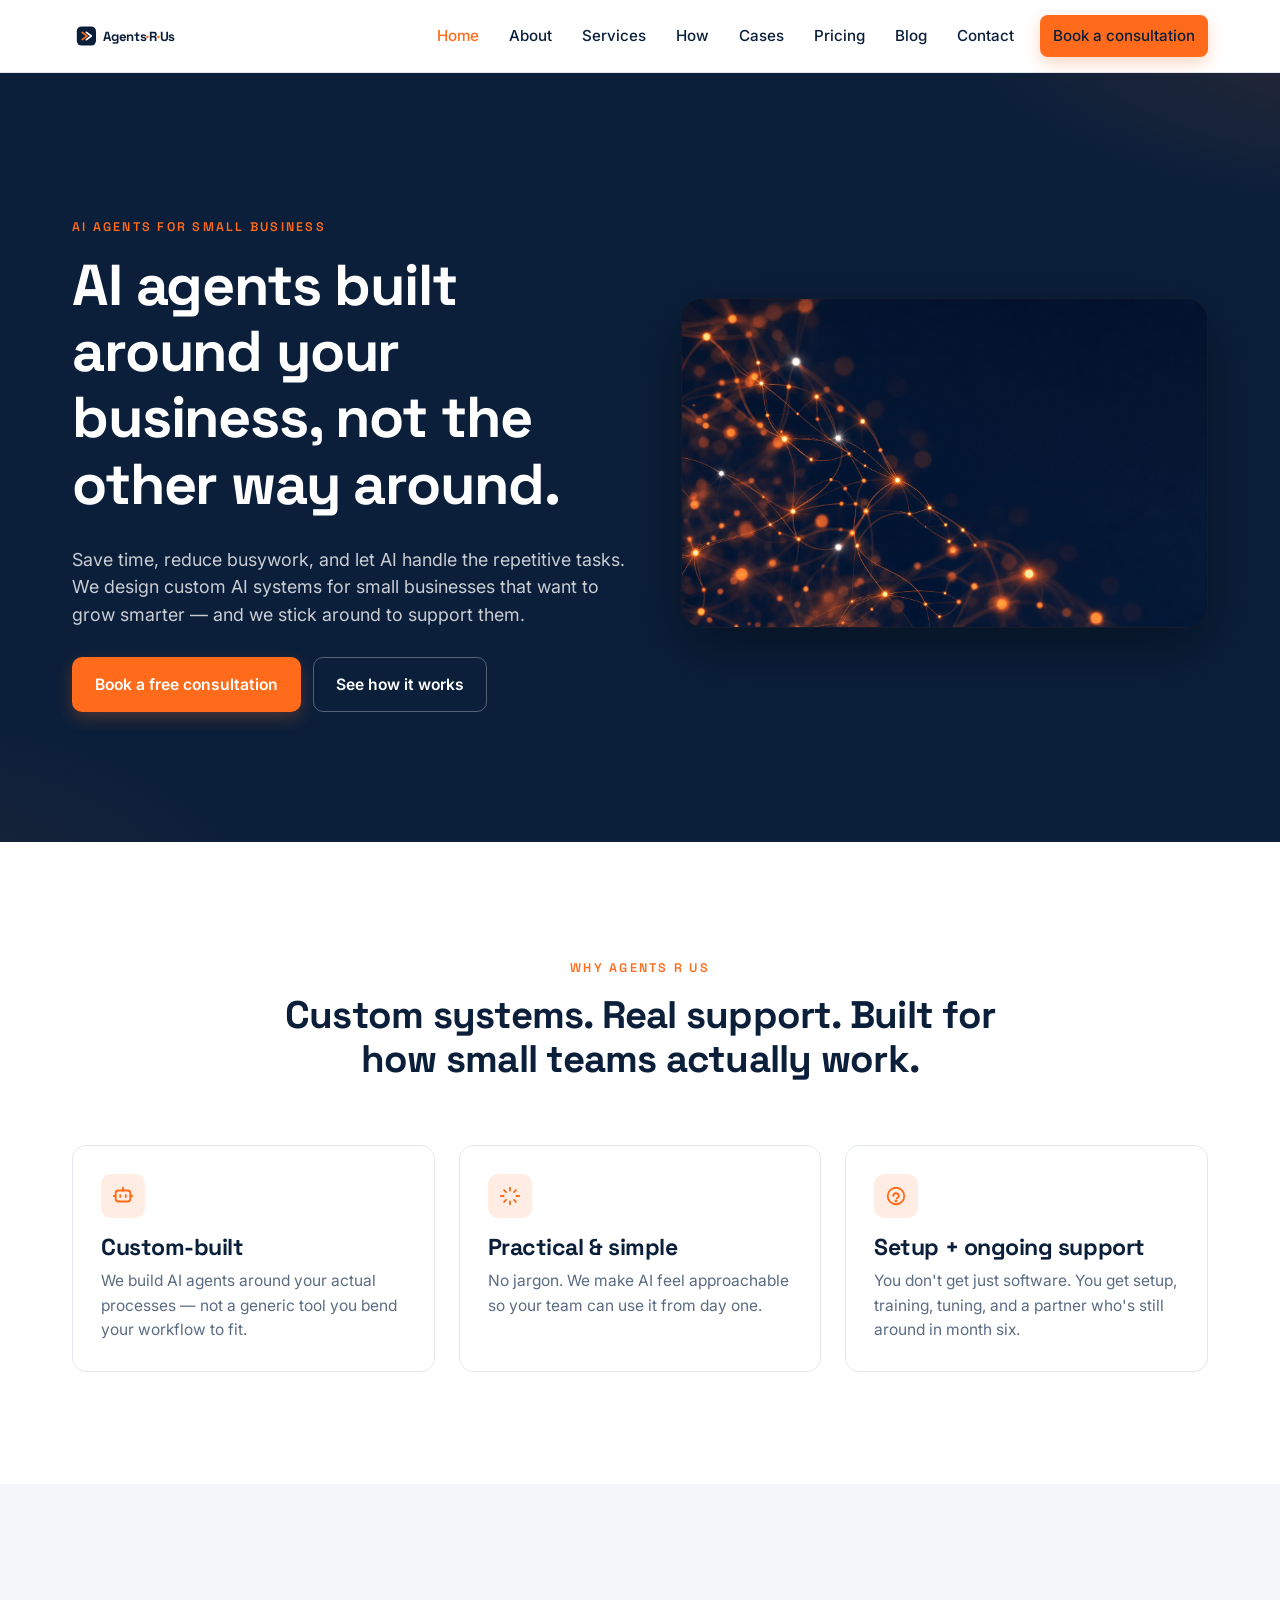
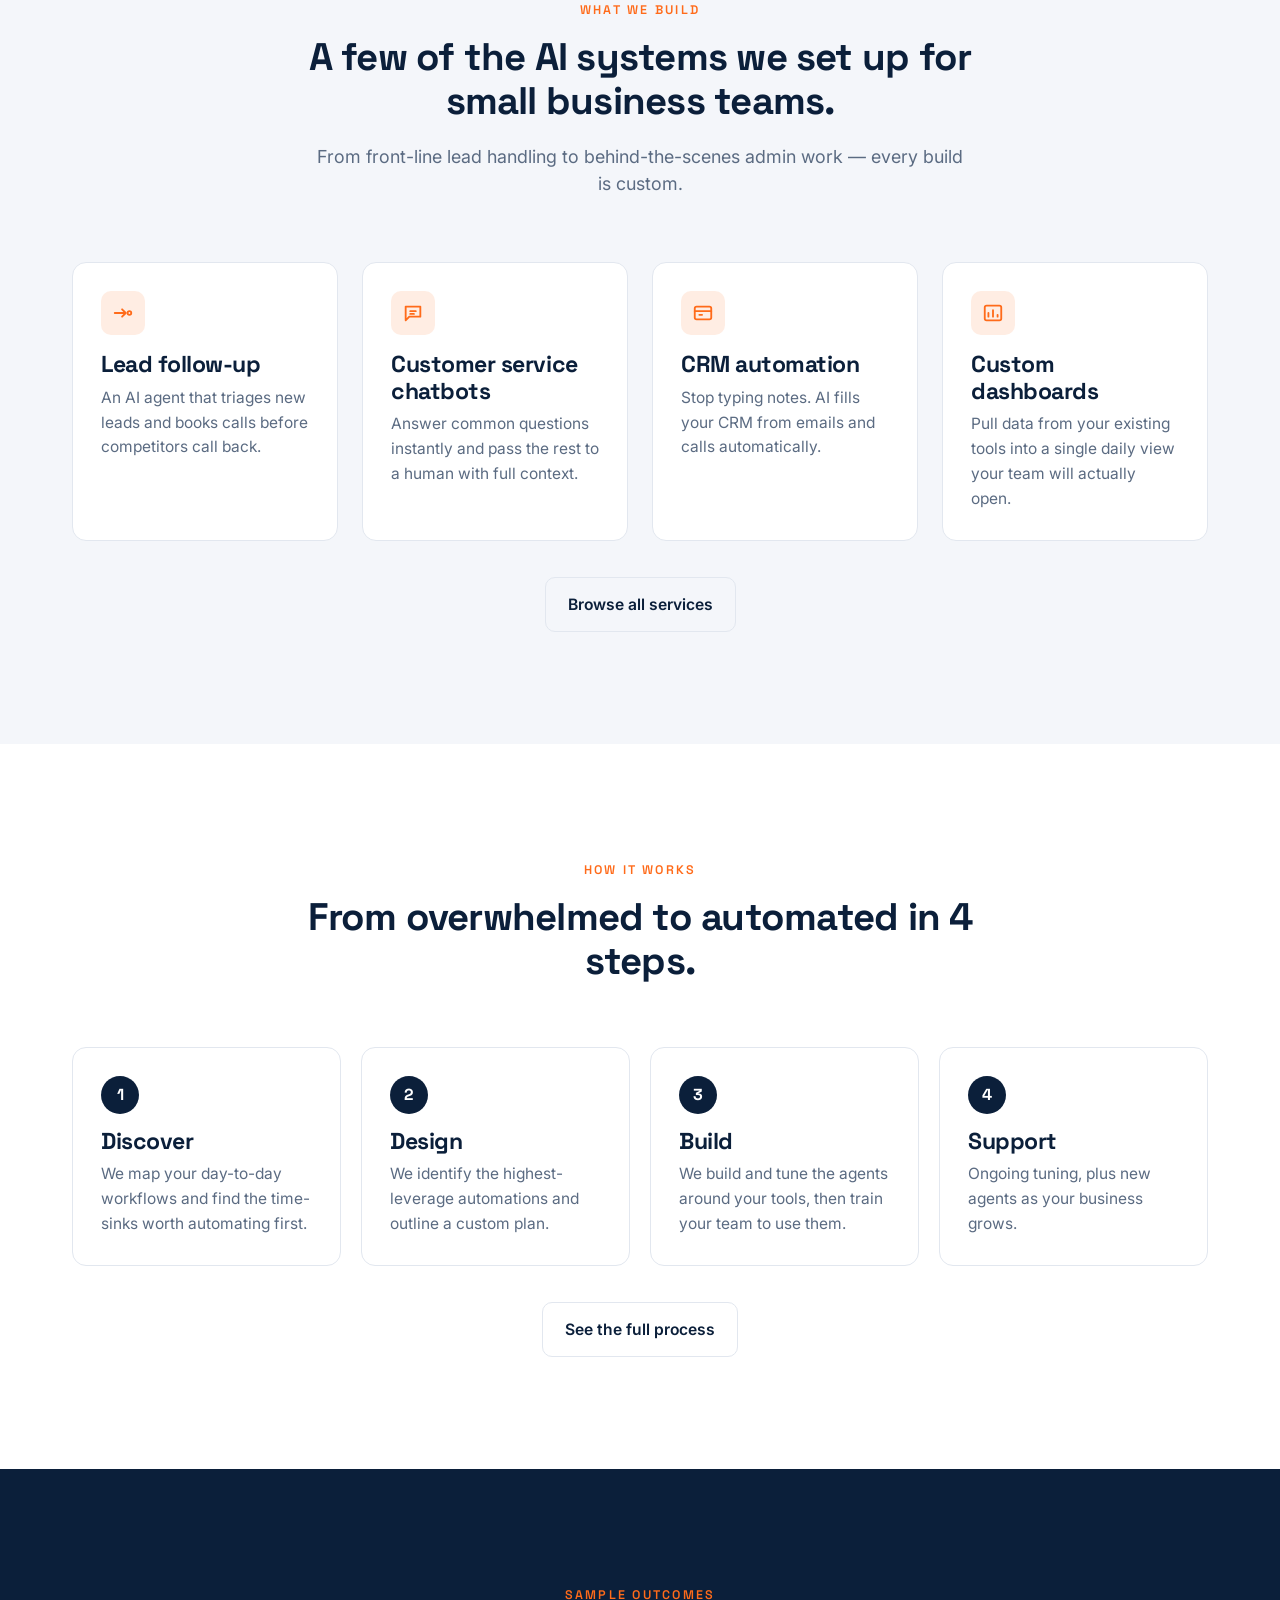
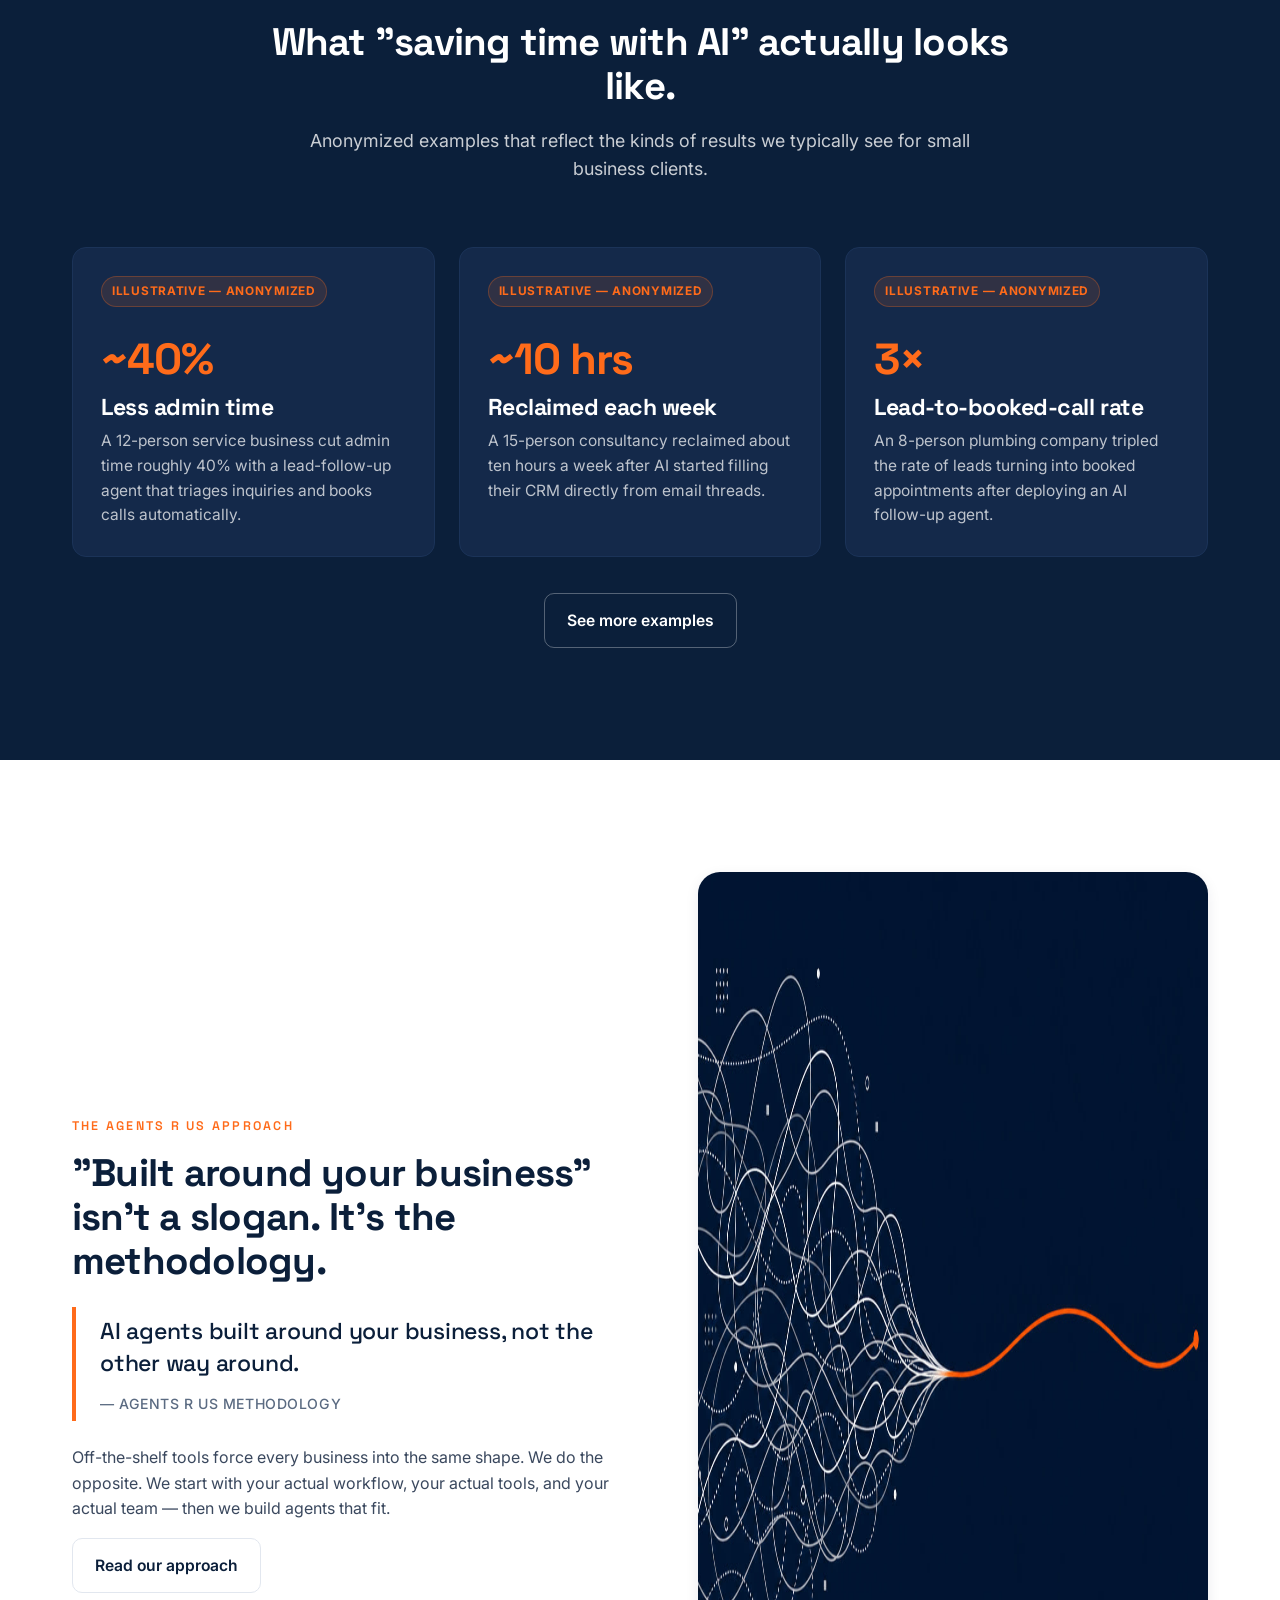
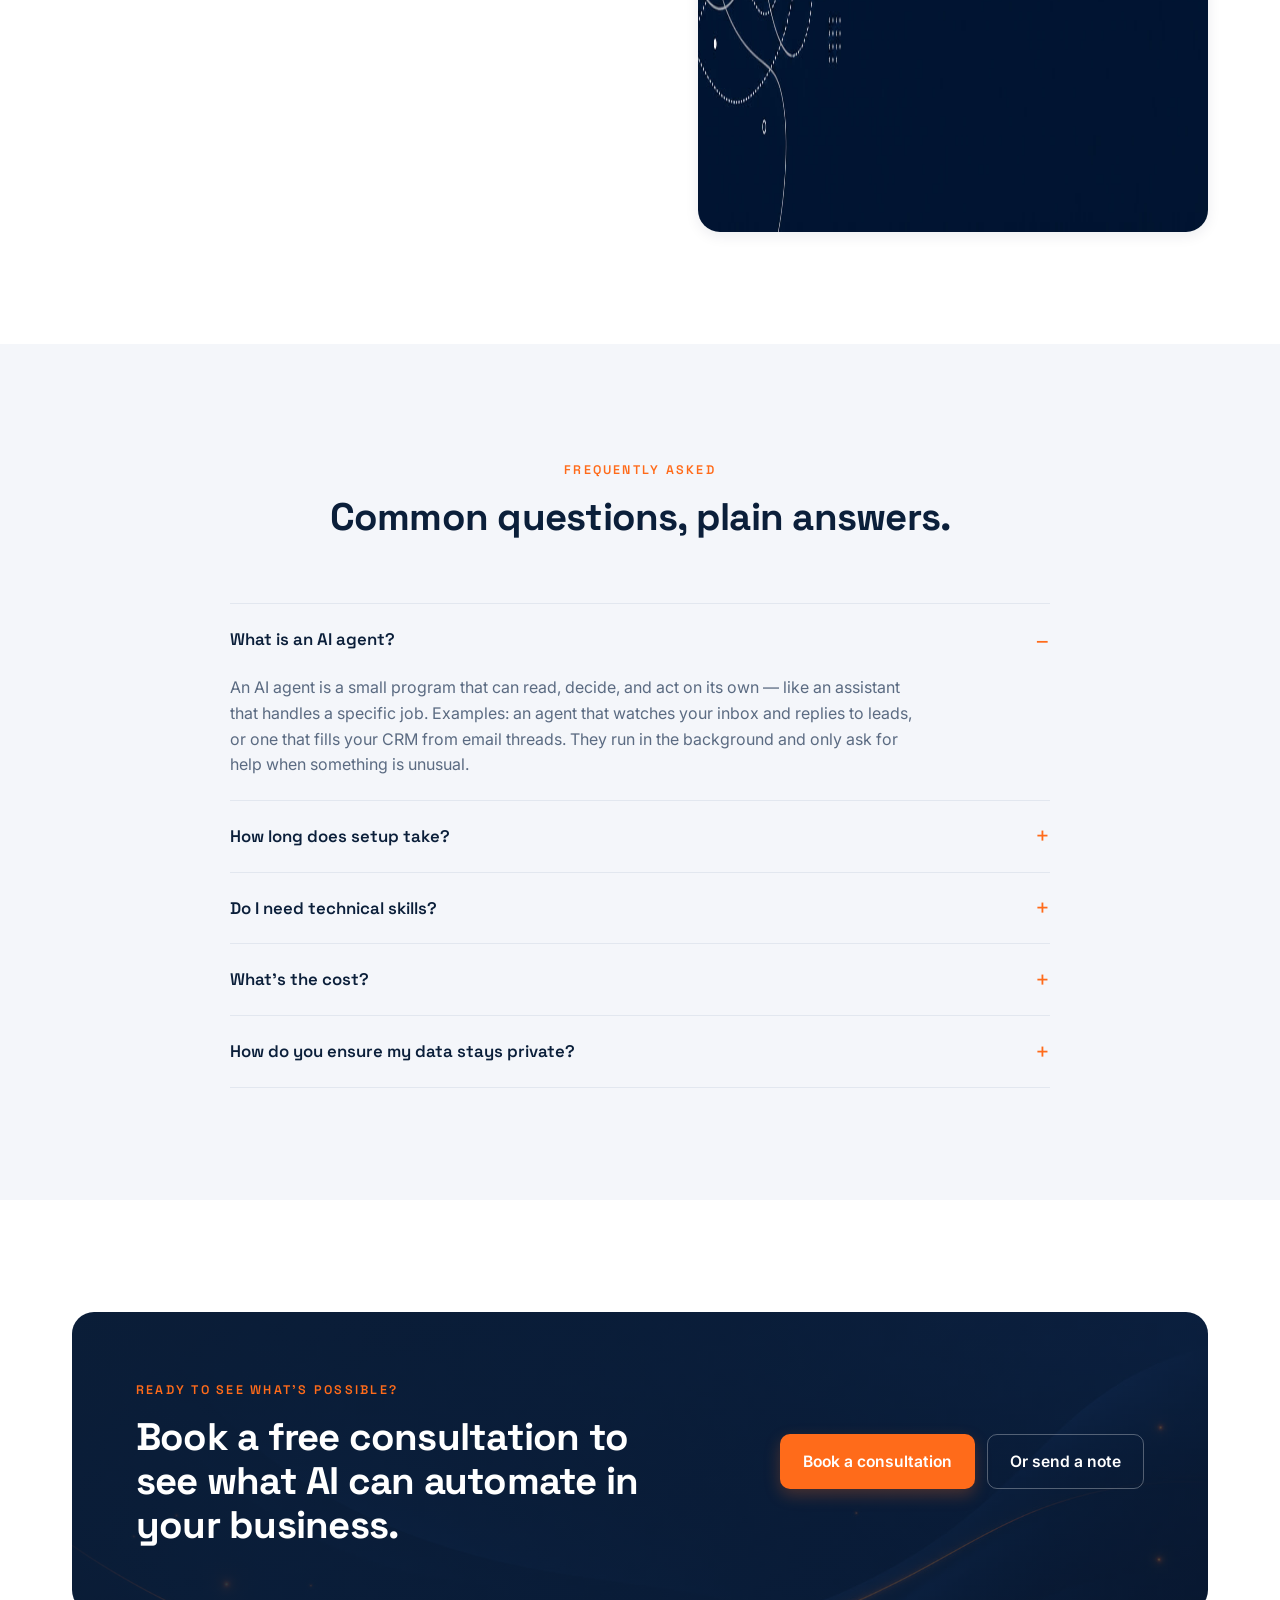
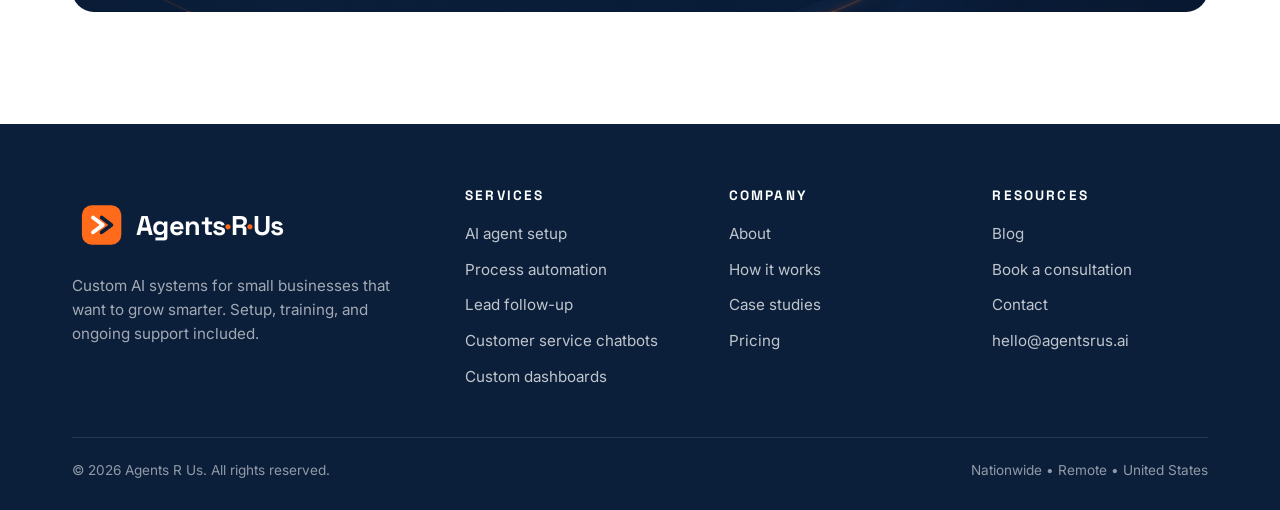
==== index.html @ d34fb95f "Initial scaffold: 9 static pages, custom SVG wordmark, AI imagery" ====
<!DOCTYPE html>
<html lang="en">
<head>
  <meta charset="UTF-8" />
  <meta name="viewport" content="width=device-width, initial-scale=1, viewport-fit=cover" />
  <title>Agents R Us — AI agents built around your business</title>
  <meta name="description" content="Custom AI systems for small businesses that want to grow smarter. Setup, training, and ongoing support included. Book a free consultation." />
  <link rel="canonical" href="https://agentsrus.ai/index.html" />
  <meta property="og:type" content="website" />
  <meta property="og:title" content="Agents R Us — AI agents built around your business" />
  <meta property="og:description" content="Custom AI systems for small businesses that want to grow smarter. Setup, training, and ongoing support included. Book a free consultation." />
  <meta property="og:url" content="https://agentsrus.ai/index.html" />
  <meta property="og:image" content="https://agentsrus.ai/assets/img/hero-network.jpg" />
  <meta property="og:site_name" content="Agents R Us" />
  <meta name="twitter:card" content="summary_large_image" />
  <meta name="twitter:title" content="Agents R Us — AI agents built around your business" />
  <meta name="twitter:description" content="Custom AI systems for small businesses that want to grow smarter. Setup, training, and ongoing support included. Book a free consultation." />
  <meta name="twitter:image" content="https://agentsrus.ai/assets/img/hero-network.jpg" />
  <meta name="theme-color" content="#0B1F3A" />
  <link rel="icon" type="image/svg+xml" href="assets/img/favicon.svg" />
  <link rel="preconnect" href="https://fonts.googleapis.com" />
  <link rel="preconnect" href="https://fonts.gstatic.com" crossorigin />
  <link href="https://fonts.googleapis.com/css2?family=Inter:wght@400;500;600;700&family=Space+Grotesk:wght@500;600;700&display=swap" rel="stylesheet" />
  <link rel="stylesheet" href="assets/css/styles.css" />
  <script type="application/ld+json">
{
  "@context": "https://schema.org",
  "@type": "Organization",
  "name": "Agents R Us",
  "url": "https://agentsrus.ai/",
  "logo": "https://agentsrus.ai/assets/img/logo.svg",
  "description": "Custom AI systems for small businesses that want to grow smarter.",
  "areaServed": "United States",
  "contactPoint": [{
    "@type": "ContactPoint",
    "email": "hello@agentsrus.ai",
    "contactType": "customer support",
    "availableLanguage": ["en"]
  }]
}
</script>
</head>
<body>
<a class="skip-link" href="#main">Skip to content</a>
<header class="site-header">
  <div class="container nav">
    <a class="brand" href="index.html" aria-label="Agents R Us — home">
      <svg viewBox="0 0 280 60" role="img" aria-label="Agents R Us">
  <g transform="translate(8, 14)">
    <rect x="0" y="0" width="32" height="32" rx="8" fill="#0B1F3A"/>
    <path d="M9 10 L17 16 L9 22" stroke="#FF6B1A" stroke-width="3" stroke-linecap="round" stroke-linejoin="round" fill="none"/>
    <path d="M16 10 L24 16 L16 22" stroke="#FFFFFF" stroke-width="3" stroke-linecap="round" stroke-linejoin="round" fill="none"/>
  </g>
  <text x="52" y="38" font-family="'Space Grotesk', 'Inter', system-ui, sans-serif" font-size="22" font-weight="700" fill="#0B1F3A" letter-spacing="-0.5">
    Agents<tspan fill="#FF6B1A">·</tspan>R<tspan fill="#FF6B1A">·</tspan>Us
  </text>
</svg>
    </a>
    <button class="nav-toggle" data-nav-toggle aria-expanded="false" aria-controls="nav-links" aria-label="Toggle menu">
      <span></span>
    </button>
    <ul class="nav-links" id="nav-links" data-nav-links>
      <li><a href="index.html" class="is-active" aria-label="Home">Home</a></li>
      <li><a href="about.html" aria-label="About">About</a></li>
      <li><a href="services.html" aria-label="Services">Services</a></li>
      <li><a href="how-it-works.html" aria-label="How It Works">How</a></li>
      <li><a href="case-studies.html" aria-label="Case Studies">Cases</a></li>
      <li><a href="pricing.html" aria-label="Pricing">Pricing</a></li>
      <li><a href="blog.html" aria-label="Blog">Blog</a></li>
      <li><a href="contact.html" aria-label="Contact">Contact</a></li>
      <li class="nav-cta"><a class="btn btn-primary btn-sm" href="book.html">Book a consultation</a></li>
    </ul>
  </div>
</header>
<main id="main">

<section class="hero">
  <div class="container">
    <div class="hero-grid">
      <div class="reveal">
        <span class="eyebrow">AI agents for small business</span>
        <h1>AI agents built around your business, not the other way around.</h1>
        <p class="lead">Save time, reduce busywork, and let AI handle the repetitive tasks. We design custom AI systems for small businesses that want to grow smarter — and we stick around to support them.</p>
        <div class="hero-cta">
          <a class="btn btn-primary" href="book.html">Book a free consultation</a>
          <a class="btn btn-on-dark" href="how-it-works.html">See how it works</a>
        </div>
      </div>
      <div class="hero-image reveal">
        <img src="assets/img/hero-network.jpg" alt="Abstract glowing network of connected AI agent nodes" loading="eager" width="1280" height="800" />
      </div>
    </div>
  </div>
</section>

<section>
  <div class="container">
    <div class="section-head">
      <span class="eyebrow">Why Agents R Us</span>
      <h2>Custom systems. Real support. Built for how small teams actually work.</h2>
    </div>
    <div class="grid cols-3">
      <div class="card reveal">
        <div class="icon"><svg class="icon-svg" xmlns="http://www.w3.org/2000/svg" viewBox="0 0 24 24" fill="none" stroke="currentColor" stroke-linecap="round" stroke-linejoin="round"><rect x="4" y="6" width="16" height="12" rx="3"/><path d="M9 11v2M15 11v2M2 12h2M20 12h2M12 3v3"/></svg></div>
        <h3>Custom-built</h3>
        <p>We build AI agents around your actual processes — not a generic tool you bend your workflow to fit.</p>
      </div>
      <div class="card reveal">
        <div class="icon"><svg class="icon-svg" xmlns="http://www.w3.org/2000/svg" viewBox="0 0 24 24" fill="none" stroke="currentColor" stroke-linecap="round" stroke-linejoin="round"><path d="M12 3v3M12 18v3M5 12H2M22 12h-3M5.6 5.6l2.1 2.1M16.3 16.3l2.1 2.1M5.6 18.4l2.1-2.1M16.3 7.7l2.1-2.1"/></svg></div>
        <h3>Practical &amp; simple</h3>
        <p>No jargon. We make AI feel approachable so your team can use it from day one.</p>
      </div>
      <div class="card reveal">
        <div class="icon"><svg class="icon-svg" xmlns="http://www.w3.org/2000/svg" viewBox="0 0 24 24" fill="none" stroke="currentColor" stroke-linecap="round" stroke-linejoin="round"><circle cx="12" cy="12" r="9"/><path d="M9 12a3 3 0 0 1 6 0c0 1.5-1 2-2 2.5"/><circle cx="12" cy="17.5" r=".6" fill="currentColor"/></svg></div>
        <h3>Setup + ongoing support</h3>
        <p>You don't get just software. You get setup, training, tuning, and a partner who's still around in month six.</p>
      </div>
    </div>
  </div>
</section>

<section class="bg-soft">
  <div class="container">
    <div class="section-head">
      <span class="eyebrow">What we build</span>
      <h2>A few of the AI systems we set up for small business teams.</h2>
      <p class="lead text-center" style="margin-top:14px">From front-line lead handling to behind-the-scenes admin work — every build is custom.</p>
    </div>
    <div class="grid cols-4">
      <div class="card reveal"><div class="icon"><svg class="icon-svg" xmlns="http://www.w3.org/2000/svg" viewBox="0 0 24 24" fill="none" stroke="currentColor" stroke-linecap="round" stroke-linejoin="round"><path d="M3 12h12M11 8l4 4-4 4"/><circle cx="19" cy="12" r="2"/></svg></div><h3>Lead follow-up</h3><p>An AI agent that triages new leads and books calls before competitors call back.</p></div>
      <div class="card reveal"><div class="icon"><svg class="icon-svg" xmlns="http://www.w3.org/2000/svg" viewBox="0 0 24 24" fill="none" stroke="currentColor" stroke-linecap="round" stroke-linejoin="round"><path d="M4 5h16v11H8l-4 4z"/><path d="M9 10h6M9 13h4"/></svg></div><h3>Customer service chatbots</h3><p>Answer common questions instantly and pass the rest to a human with full context.</p></div>
      <div class="card reveal"><div class="icon"><svg class="icon-svg" xmlns="http://www.w3.org/2000/svg" viewBox="0 0 24 24" fill="none" stroke="currentColor" stroke-linecap="round" stroke-linejoin="round"><rect x="3" y="5" width="18" height="14" rx="2"/><path d="M3 10h18M8 14h3"/></svg></div><h3>CRM automation</h3><p>Stop typing notes. AI fills your CRM from emails and calls automatically.</p></div>
      <div class="card reveal"><div class="icon"><svg class="icon-svg" xmlns="http://www.w3.org/2000/svg" viewBox="0 0 24 24" fill="none" stroke="currentColor" stroke-linecap="round" stroke-linejoin="round"><rect x="3" y="4" width="18" height="16" rx="2"/><path d="M7 16V12M12 16V9M17 16V14"/></svg></div><h3>Custom dashboards</h3><p>Pull data from your existing tools into a single daily view your team will actually open.</p></div>
    </div>
    <div style="text-align:center; margin-top:36px">
      <a class="btn btn-ghost" href="services.html">Browse all services</a>
    </div>
  </div>
</section>

<section>
  <div class="container">
    <div class="section-head">
      <span class="eyebrow">How it works</span>
      <h2>From overwhelmed to automated in 4 steps.</h2>
    </div>
    <div class="steps-row">
      <div class="card reveal"><div class="step-num">1</div><h3>Discover</h3><p>We map your day-to-day workflows and find the time-sinks worth automating first.</p></div>
      <div class="card reveal"><div class="step-num">2</div><h3>Design</h3><p>We identify the highest-leverage automations and outline a custom plan.</p></div>
      <div class="card reveal"><div class="step-num">3</div><h3>Build</h3><p>We build and tune the agents around your tools, then train your team to use them.</p></div>
      <div class="card reveal"><div class="step-num">4</div><h3>Support</h3><p>Ongoing tuning, plus new agents as your business grows.</p></div>
    </div>
    <div style="text-align:center; margin-top:36px">
      <a class="btn btn-ghost" href="how-it-works.html">See the full process</a>
    </div>
  </div>
</section>

<section class="bg-navy">
  <div class="container">
    <div class="section-head">
      <span class="eyebrow">Sample outcomes</span>
      <h2>What "saving time with AI" actually looks like.</h2>
      <p class="lead text-center" style="margin-top:14px; color: rgba(255,255,255,0.78)">Anonymized examples that reflect the kinds of results we typically see for small business clients.</p>
    </div>
    <div class="grid cols-3">
      <div class="card card-dark reveal">
        <span class="tag-anon">Illustrative — anonymized</span>
        <div class="stat" style="margin-top:18px">~40%</div>
        <h3>Less admin time</h3>
        <p>A 12-person service business cut admin time roughly 40% with a lead-follow-up agent that triages inquiries and books calls automatically.</p>
      </div>
      <div class="card card-dark reveal">
        <span class="tag-anon">Illustrative — anonymized</span>
        <div class="stat" style="margin-top:18px">~10 hrs</div>
        <h3>Reclaimed each week</h3>
        <p>A 15-person consultancy reclaimed about ten hours a week after AI started filling their CRM directly from email threads.</p>
      </div>
      <div class="card card-dark reveal">
        <span class="tag-anon">Illustrative — anonymized</span>
        <div class="stat" style="margin-top:18px">3×</div>
        <h3>Lead-to-booked-call rate</h3>
        <p>An 8-person plumbing company tripled the rate of leads turning into booked appointments after deploying an AI follow-up agent.</p>
      </div>
    </div>
    <div style="text-align:center; margin-top:36px">
      <a class="btn btn-on-dark" href="case-studies.html">See more examples</a>
    </div>
  </div>
</section>

<section>
  <div class="container">
    <div class="two-col">
      <div class="reveal">
        <span class="eyebrow">The Agents R Us approach</span>
        <h2>"Built around your business" isn't a slogan. It's the methodology.</h2>
        <div class="quote" style="margin-top:24px">
          AI agents built around your business, not the other way around.
          <span class="quote-attr">— Agents R Us methodology</span>
        </div>
        <p style="margin-top:24px">Off-the-shelf tools force every business into the same shape. We do the opposite. We start with your actual workflow, your actual tools, and your actual team — then we build agents that fit.</p>
        <a class="btn btn-ghost" href="about.html">Read our approach</a>
      </div>
      <img src="assets/img/about-clarity.jpg" alt="Abstract illustration of tangled lines resolving into a single clean orange curve" loading="lazy" width="1280" height="960" />
    </div>
  </div>
</section>

<section class="bg-soft">
  <div class="container">
    <div class="section-head">
      <span class="eyebrow">Frequently asked</span>
      <h2>Common questions, plain answers.</h2>
    </div>
    <div class="faq-list">
      <details class="faq" open>
        <summary>What is an AI agent?</summary>
        <div class="faq-body">An AI agent is a small program that can read, decide, and act on its own — like an assistant that handles a specific job. Examples: an agent that watches your inbox and replies to leads, or one that fills your CRM from email threads. They run in the background and only ask for help when something is unusual.</div>
      </details>
      <details class="faq">
        <summary>How long does setup take?</summary>
        <div class="faq-body">Most builds take 2 to 4 weeks. That includes discovery, the build itself, training your team, and an initial tuning window so the agent works well in your specific environment.</div>
      </details>
      <details class="faq">
        <summary>Do I need technical skills?</summary>
        <div class="faq-body">No. We handle the build and the connections to your existing tools. Your team learns how to use the agent and what to do when it asks for help — that's it.</div>
      </details>
      <details class="faq">
        <summary>What's the cost?</summary>
        <div class="faq-body">We don't sell licenses or packaged software, so pricing depends on what you need automated. We share a clear scope and a single price after the discovery call. See our <a href="pricing.html">pricing approach</a>.</div>
      </details>
      <details class="faq">
        <summary>How do you ensure my data stays private?</summary>
        <div class="faq-body">We connect to your existing systems through their official APIs, scope every agent to only the data it needs, and walk you through exactly what is read or written before anything goes live. Nothing leaves your environment without your approval.</div>
      </details>
    </div>
  </div>
</section>

<section>
  <div class="container">
    <div class="cta-strip reveal">
      <div>
        <span class="eyebrow">Ready to see what's possible?</span>
        <h2>Book a free consultation to see what AI can automate in your business.</h2>
      </div>
      <div class="actions">
        <a class="btn btn-primary" href="book.html">Book a consultation</a>
        <a class="btn btn-on-dark" href="contact.html">Or send a note</a>
      </div>
    </div>
  </div>
</section>

</main>
<footer class="site-footer">
  <div class="container">
    <div class="footer-grid">
      <div class="footer-brand">
        <svg viewBox="0 0 280 60" role="img" aria-label="Agents R Us">
  <g transform="translate(8, 14)">
    <rect x="0" y="0" width="32" height="32" rx="8" fill="#FF6B1A"/>
    <path d="M9 10 L17 16 L9 22" stroke="#FFFFFF" stroke-width="3" stroke-linecap="round" stroke-linejoin="round" fill="none"/>
    <path d="M16 10 L24 16 L16 22" stroke="#0B1F3A" stroke-width="3" stroke-linecap="round" stroke-linejoin="round" fill="none"/>
  </g>
  <text x="52" y="38" font-family="'Space Grotesk', 'Inter', system-ui, sans-serif" font-size="22" font-weight="700" fill="#FFFFFF" letter-spacing="-0.5">
    Agents<tspan fill="#FF6B1A">·</tspan>R<tspan fill="#FF6B1A">·</tspan>Us
  </text>
</svg>
        <p>Custom AI systems for small businesses that want to grow smarter. Setup, training, and ongoing support included.</p>
      </div>
      <div class="footer-col">
        <h4>Services</h4>
        <ul>
          <li><a href="services.html">AI agent setup</a></li>
          <li><a href="services.html">Process automation</a></li>
          <li><a href="services.html">Lead follow-up</a></li>
          <li><a href="services.html">Customer service chatbots</a></li>
          <li><a href="services.html">Custom dashboards</a></li>
        </ul>
      </div>
      <div class="footer-col">
        <h4>Company</h4>
        <ul>
          <li><a href="about.html">About</a></li>
          <li><a href="how-it-works.html">How it works</a></li>
          <li><a href="case-studies.html">Case studies</a></li>
          <li><a href="pricing.html">Pricing</a></li>
        </ul>
      </div>
      <div class="footer-col">
        <h4>Resources</h4>
        <ul>
          <li><a href="blog.html">Blog</a></li>
          <li><a href="book.html">Book a consultation</a></li>
          <li><a href="contact.html">Contact</a></li>
          <li><a href="mailto:hello@agentsrus.ai">hello@agentsrus.ai</a></li>
        </ul>
      </div>
    </div>
    <div class="footer-bottom">
      <span>© 2026 Agents R Us. All rights reserved.</span>
      <span>Nationwide • Remote • United States</span>
    </div>
  </div>
</footer>
<script src="assets/js/main.js"></script>
</body>
</html>
---- assets/css/styles.css ----
/* Agents R Us — proof site stylesheet */

/* ---------- Tokens ---------- */
:root {
  --navy: #0B1F3A;
  --navy-2: #14294A;
  --navy-3: #1B3358;
  --orange: #FF6B1A;
  --orange-2: #ff7e36;
  --orange-soft: rgba(255, 107, 26, 0.12);
  --white: #FFFFFF;
  --gray-50: #F4F6FA;
  --gray-100: #E8ECF3;
  --gray-200: #E2E7EF;
  --gray-300: #C9D1DE;
  --gray-500: #5B6B82;
  --gray-700: #3A485E;
  --shadow-sm: 0 1px 2px rgba(11, 31, 58, 0.04), 0 2px 6px rgba(11, 31, 58, 0.04);
  --shadow-md: 0 4px 14px rgba(11, 31, 58, 0.08);
  --shadow-lg: 0 12px 38px rgba(11, 31, 58, 0.16);
  --radius-sm: 8px;
  --radius-md: 14px;
  --radius-lg: 22px;
  --container: 1200px;
  --section-pad: clamp(56px, 9vw, 112px);
  --gutter: clamp(20px, 4vw, 32px);
  --font-body: 'Inter', system-ui, -apple-system, 'Segoe UI', Roboto, sans-serif;
  --font-display: 'Space Grotesk', 'Inter', system-ui, sans-serif;
}

/* ---------- Reset ---------- */
*, *::before, *::after { box-sizing: border-box; }
html { scroll-behavior: smooth; -webkit-text-size-adjust: 100%; }
body {
  margin: 0;
  font-family: var(--font-body);
  font-size: 16px;
  line-height: 1.6;
  color: var(--navy);
  background: var(--white);
  -webkit-font-smoothing: antialiased;
  -moz-osx-font-smoothing: grayscale;
}
img, svg { max-width: 100%; display: block; }
a { color: var(--orange); text-decoration: none; transition: color 160ms ease; }
a:hover { color: var(--orange-2); }
button { font-family: inherit; cursor: pointer; }
h1, h2, h3, h4, h5 {
  font-family: var(--font-display);
  font-weight: 700;
  letter-spacing: -0.02em;
  color: var(--navy);
  margin: 0 0 0.5em;
  line-height: 1.15;
}
h1 { font-size: clamp(2rem, 4.6vw, 3.6rem); }
h2 { font-size: clamp(1.6rem, 3vw, 2.4rem); }
h3 { font-size: clamp(1.2rem, 1.8vw, 1.45rem); }
h4 { font-size: 1.1rem; }
p  { margin: 0 0 1em; color: var(--gray-700); }
.lead { font-size: clamp(1.05rem, 1.4vw, 1.2rem); color: var(--gray-500); line-height: 1.55; max-width: 60ch; }
.eyebrow {
  display: inline-block;
  font-family: var(--font-display);
  font-size: 0.78rem;
  letter-spacing: 0.18em;
  text-transform: uppercase;
  font-weight: 600;
  color: var(--orange);
  margin-bottom: 14px;
}

/* ---------- Layout ---------- */
.container {
  width: 100%;
  max-width: var(--container);
  margin: 0 auto;
  padding-left: var(--gutter);
  padding-right: var(--gutter);
}
section { padding: var(--section-pad) 0; }
.section-tight { padding: clamp(40px, 6vw, 72px) 0; }

.grid { display: grid; gap: 24px; }
.grid.cols-2 { grid-template-columns: repeat(2, 1fr); }
.grid.cols-3 { grid-template-columns: repeat(3, 1fr); }
.grid.cols-4 { grid-template-columns: repeat(4, 1fr); }
@media (max-width: 900px) {
  .grid.cols-3, .grid.cols-4 { grid-template-columns: repeat(2, 1fr); }
}
@media (max-width: 600px) {
  .grid.cols-2, .grid.cols-3, .grid.cols-4 { grid-template-columns: 1fr; }
}

/* ---------- Header ---------- */
.site-header {
  position: sticky;
  top: 0;
  z-index: 50;
  background: rgba(255, 255, 255, 0.92);
  backdrop-filter: saturate(140%) blur(10px);
  -webkit-backdrop-filter: saturate(140%) blur(10px);
  border-bottom: 1px solid var(--gray-200);
}
.nav {
  display: flex;
  align-items: center;
  justify-content: space-between;
  height: 72px;
  gap: 24px;
}
.brand { display: flex; align-items: center; }
.brand svg { height: 36px; width: auto; }
.nav-links {
  display: flex;
  align-items: center;
  gap: 6px;
  list-style: none;
  margin: 0; padding: 0;
}
.nav-links a {
  display: inline-block;
  padding: 8px 12px;
  color: var(--navy);
  font-weight: 500;
  font-size: 0.95rem;
  border-radius: 8px;
  transition: background 160ms ease, color 160ms ease;
}
.nav-links a:hover { background: var(--gray-50); color: var(--navy); }
.nav-links a.is-active { color: var(--orange); }
.nav-cta { margin-left: 8px; }

.nav-toggle {
  display: none;
  background: none;
  border: 1px solid var(--gray-200);
  border-radius: 10px;
  width: 44px;
  height: 44px;
  padding: 0;
  align-items: center;
  justify-content: center;
}
.nav-toggle span {
  display: block; width: 18px; height: 2px;
  background: var(--navy); position: relative;
}
.nav-toggle span::before, .nav-toggle span::after {
  content: ''; position: absolute; left: 0; width: 18px; height: 2px;
  background: var(--navy);
}
.nav-toggle span::before { top: -6px; }
.nav-toggle span::after  { top: 6px; }

@media (max-width: 1080px) {
  .nav-toggle { display: inline-flex; }
  .nav-links {
    display: none;
    position: absolute;
    top: 72px; left: 0; right: 0;
    background: var(--white);
    border-bottom: 1px solid var(--gray-200);
    flex-direction: column;
    align-items: stretch;
    padding: 12px var(--gutter) 20px;
    gap: 0;
    box-shadow: var(--shadow-md);
  }
  .nav-links.is-open { display: flex; }
  .nav-links a {
    padding: 12px 8px;
    border-radius: 0;
    border-bottom: 1px solid var(--gray-100);
  }
  .nav-cta { margin: 12px 0 0; align-self: stretch; text-align: center; }
}

/* ---------- Buttons ---------- */
.btn {
  display: inline-flex;
  align-items: center;
  justify-content: center;
  gap: 8px;
  padding: 14px 22px;
  border-radius: 10px;
  font-weight: 600;
  font-size: 0.98rem;
  border: 1px solid transparent;
  cursor: pointer;
  transition: transform 160ms ease, box-shadow 160ms ease, background 160ms ease, color 160ms ease, border-color 160ms ease;
  white-space: nowrap;
  font-family: var(--font-body);
}
.btn:hover { transform: translateY(-1px); }
.btn-primary {
  background: var(--orange);
  color: var(--white);
  box-shadow: 0 6px 16px rgba(255, 107, 26, 0.26);
}
.btn-primary:hover { background: var(--orange-2); color: var(--white); box-shadow: 0 10px 22px rgba(255, 107, 26, 0.32); }
.btn-ghost {
  background: transparent;
  color: var(--navy);
  border-color: var(--gray-200);
}
.btn-ghost:hover { border-color: var(--navy); color: var(--navy); background: var(--gray-50); }
.btn-on-dark {
  background: transparent;
  color: var(--white);
  border-color: rgba(255,255,255,0.3);
}
.btn-on-dark:hover { background: rgba(255,255,255,0.08); color: var(--white); }
.btn-sm { padding: 10px 16px; font-size: 0.9rem; }

/* ---------- Hero ---------- */
.hero {
  position: relative;
  background: var(--navy);
  color: var(--white);
  overflow: hidden;
  padding: clamp(80px, 12vw, 140px) 0 clamp(80px, 11vw, 130px);
}
.hero::before {
  content: '';
  position: absolute; inset: 0;
  background:
    radial-gradient(800px 360px at 110% -10%, rgba(255,107,26,0.16), transparent 60%),
    radial-gradient(700px 360px at -10% 110%, rgba(255,107,26,0.08), transparent 60%);
  pointer-events: none;
}
.hero h1, .hero h2 { color: var(--white); }
.hero p { color: rgba(255, 255, 255, 0.78); }
.hero .eyebrow { color: var(--orange); }
.hero-grid {
  position: relative;
  display: grid;
  grid-template-columns: 1.05fr 1fr;
  gap: 56px;
  align-items: center;
}
@media (max-width: 900px) {
  .hero-grid { grid-template-columns: 1fr; gap: 32px; }
}
.hero-cta { display: flex; flex-wrap: wrap; gap: 12px; margin-top: 28px; }
.hero-image {
  border-radius: var(--radius-lg);
  overflow: hidden;
  border: 1px solid rgba(255,255,255,0.06);
  box-shadow: 0 20px 60px rgba(0,0,0,0.4);
  background: #050d1f;
}
.hero-image img { width: 100%; height: 100%; object-fit: cover; aspect-ratio: 16/10; }
.hero-tight { padding: clamp(64px, 10vw, 110px) 0 clamp(48px, 8vw, 80px); }
.hero-tight .hero-grid { grid-template-columns: 1fr; }
.hero-tight h1 { max-width: 18ch; }

/* ---------- Section foundations ---------- */
.section-head {
  text-align: center;
  max-width: 760px;
  margin: 0 auto clamp(40px, 5vw, 64px);
}
.section-head .lead { margin: 0 auto; }

.bg-soft  { background: var(--gray-50); }
.bg-navy  { background: var(--navy); color: var(--white); }
.bg-navy h1, .bg-navy h2, .bg-navy h3, .bg-navy h4 { color: var(--white); }
.bg-navy p { color: rgba(255, 255, 255, 0.78); }
.bg-navy .eyebrow { color: var(--orange); }

/* ---------- Cards ---------- */
.card {
  background: var(--white);
  border: 1px solid var(--gray-200);
  border-radius: var(--radius-md);
  padding: 28px;
  transition: transform 200ms ease, box-shadow 200ms ease, border-color 200ms ease;
}
.card:hover { transform: translateY(-2px); box-shadow: var(--shadow-md); border-color: var(--gray-300); }
.card .icon {
  width: 44px; height: 44px;
  border-radius: 10px;
  background: var(--orange-soft);
  display: inline-flex; align-items: center; justify-content: center;
  margin-bottom: 16px;
  color: var(--orange);
}
.card h3 { margin-bottom: 8px; }
.card p { color: var(--gray-500); margin-bottom: 0; font-size: 0.97rem; }
.card .card-link {
  display: inline-block;
  margin-top: 14px;
  font-size: 0.9rem;
  font-weight: 600;
  color: var(--orange);
}
.card .card-link::after { content: ' →'; }

.card-dark {
  background: var(--navy-2);
  border: 1px solid var(--navy-3);
  color: var(--white);
}
.card-dark h3 { color: var(--white); }
.card-dark p  { color: rgba(255,255,255,0.72); }

/* numbered step */
.step-num {
  width: 38px; height: 38px;
  border-radius: 50%;
  background: var(--navy);
  color: var(--white);
  font-family: var(--font-display);
  font-weight: 700;
  display: inline-flex; align-items: center; justify-content: center;
  margin-bottom: 14px;
  font-size: 1rem;
}
.bg-navy .step-num { background: var(--orange); color: var(--white); }

/* ---------- Stats / outcome strip ---------- */
.stat {
  font-family: var(--font-display);
  font-size: clamp(2rem, 3.4vw, 2.8rem);
  font-weight: 700;
  color: var(--orange);
  letter-spacing: -0.02em;
}

/* ---------- FAQ ---------- */
.faq-list { max-width: 820px; margin: 0 auto; }
.faq {
  border-top: 1px solid var(--gray-200);
  padding: 0;
}
.faq:last-child { border-bottom: 1px solid var(--gray-200); }
.faq summary {
  list-style: none;
  cursor: pointer;
  padding: 22px 0;
  font-family: var(--font-display);
  font-weight: 600;
  font-size: 1.05rem;
  color: var(--navy);
  display: flex;
  justify-content: space-between;
  align-items: center;
  gap: 16px;
}
.faq summary::-webkit-details-marker { display: none; }
.faq summary::after {
  content: '+';
  font-size: 1.5rem;
  color: var(--orange);
  font-weight: 400;
  line-height: 1;
  transition: transform 200ms ease;
}
.faq[open] summary::after { content: '–'; }
.faq-body {
  padding: 0 0 22px;
  color: var(--gray-500);
  max-width: 70ch;
}

/* ---------- Forms ---------- */
.form { display: grid; gap: 16px; }
.form-row { display: grid; gap: 16px; grid-template-columns: 1fr 1fr; }
@media (max-width: 600px) { .form-row { grid-template-columns: 1fr; } }
.form label {
  display: block;
  font-weight: 600;
  font-size: 0.88rem;
  color: var(--navy);
  margin-bottom: 6px;
}
.form input, .form textarea, .form select {
  width: 100%;
  padding: 13px 14px;
  border: 1px solid var(--gray-200);
  border-radius: 10px;
  font-family: inherit;
  font-size: 0.98rem;
  color: var(--navy);
  background: var(--white);
  transition: border-color 160ms ease, box-shadow 160ms ease;
}
.form input:focus, .form textarea:focus, .form select:focus {
  outline: none;
  border-color: var(--orange);
  box-shadow: 0 0 0 4px rgba(255, 107, 26, 0.14);
}
.form textarea { resize: vertical; min-height: 120px; }
.form .form-msg {
  background: rgba(255,107,26,0.08);
  border: 1px solid rgba(255,107,26,0.25);
  border-radius: 10px;
  padding: 14px 16px;
  color: var(--navy);
  font-weight: 500;
  display: none;
}
.form.is-success .form-msg { display: block; }
.form .helper { color: var(--gray-500); font-size: 0.86rem; margin-top: -4px; }

/* ---------- Quote / testimonial card ---------- */
.quote {
  border-left: 4px solid var(--orange);
  padding: 8px 0 8px 24px;
  font-family: var(--font-display);
  font-size: clamp(1.2rem, 1.8vw, 1.45rem);
  font-weight: 500;
  color: var(--navy);
  line-height: 1.4;
  letter-spacing: -0.01em;
}
.quote-attr { display: block; margin-top: 14px; font-family: var(--font-body); font-size: 0.88rem; font-weight: 500; color: var(--gray-500); letter-spacing: 0.04em; text-transform: uppercase; }

/* ---------- Footer ---------- */
.site-footer {
  background: var(--navy);
  color: rgba(255,255,255,0.7);
  padding: 64px 0 28px;
}
.site-footer h4 {
  color: var(--white);
  font-size: 0.85rem;
  letter-spacing: 0.16em;
  text-transform: uppercase;
  margin: 0 0 18px;
}
.site-footer a { color: rgba(255,255,255,0.74); }
.site-footer a:hover { color: var(--white); }
.footer-grid {
  display: grid;
  grid-template-columns: 1.6fr 1fr 1fr 1fr;
  gap: 48px;
}
@media (max-width: 900px) { .footer-grid { grid-template-columns: 1fr 1fr; gap: 36px; } }
@media (max-width: 540px) { .footer-grid { grid-template-columns: 1fr; gap: 28px; } }
.footer-brand p { color: rgba(255,255,255,0.62); max-width: 38ch; margin-top: 12px; font-size: 0.95rem; }
.footer-col ul { list-style: none; margin: 0; padding: 0; display: grid; gap: 10px; }
.footer-col li a { font-size: 0.95rem; }
.footer-bottom {
  margin-top: 48px;
  padding-top: 22px;
  border-top: 1px solid rgba(255,255,255,0.1);
  display: flex;
  justify-content: space-between;
  flex-wrap: wrap;
  gap: 12px;
  font-size: 0.85rem;
  color: rgba(255,255,255,0.55);
}

/* ---------- CTA strip ---------- */
.cta-strip {
  background-image: linear-gradient(135deg, rgba(11,31,58,0.92), rgba(11,31,58,0.7)), url('../img/cta-banner.jpg');
  background-size: cover;
  background-position: center;
  color: var(--white);
  border-radius: var(--radius-lg);
  padding: clamp(40px, 6vw, 64px);
  display: flex;
  align-items: center;
  justify-content: space-between;
  gap: 32px;
  flex-wrap: wrap;
}
.cta-strip h2 { color: var(--white); margin: 0; max-width: 22ch; }
.cta-strip .actions { display: flex; gap: 12px; flex-wrap: wrap; }

/* ---------- Tag ---------- */
.tag {
  display: inline-block;
  padding: 5px 10px;
  background: var(--gray-100);
  color: var(--gray-500);
  border-radius: 999px;
  font-size: 0.78rem;
  font-weight: 600;
  letter-spacing: 0.04em;
  text-transform: uppercase;
}
.tag-orange { background: rgba(255, 107, 26, 0.12); color: var(--orange); }
.tag-anon {
  display: inline-flex;
  align-items: center;
  gap: 6px;
  background: rgba(255, 107, 26, 0.12);
  color: var(--orange);
  border: 1px solid rgba(255, 107, 26, 0.28);
  padding: 5px 10px;
  border-radius: 999px;
  font-size: 0.74rem;
  font-weight: 700;
  letter-spacing: 0.06em;
  text-transform: uppercase;
}

/* ---------- Service icon block ---------- */
.icon-svg { width: 22px; height: 22px; stroke-width: 2; }

/* ---------- Process / steps ---------- */
.steps-row {
  display: grid;
  grid-template-columns: repeat(4, 1fr);
  gap: 20px;
  position: relative;
}
@media (max-width: 900px) { .steps-row { grid-template-columns: repeat(2, 1fr); } }
@media (max-width: 540px) { .steps-row { grid-template-columns: 1fr; } }

/* ---------- Two-col content ---------- */
.two-col {
  display: grid;
  grid-template-columns: 1.1fr 1fr;
  gap: clamp(32px, 5vw, 64px);
  align-items: center;
}
.two-col.flip { grid-template-columns: 1fr 1.1fr; }
@media (max-width: 900px) {
  .two-col, .two-col.flip { grid-template-columns: 1fr; }
}
.two-col img { border-radius: var(--radius-lg); box-shadow: var(--shadow-md); }

/* ---------- Pricing tier card ---------- */
.tier {
  background: var(--white);
  border: 1px solid var(--gray-200);
  border-radius: var(--radius-md);
  padding: 32px;
  display: flex;
  flex-direction: column;
  gap: 18px;
}
.tier.is-featured {
  background: var(--navy);
  border-color: var(--navy);
  color: var(--white);
  box-shadow: 0 18px 50px rgba(11, 31, 58, 0.18);
}
.tier.is-featured h3, .tier.is-featured .tier-pitch { color: var(--white); }
.tier.is-featured .tier-feat li { color: rgba(255,255,255,0.82); }
.tier.is-featured .tier-feat li::before { color: var(--orange); }
.tier-pitch { color: var(--gray-500); font-size: 0.95rem; }
.tier-feat { list-style: none; margin: 0; padding: 0; display: grid; gap: 10px; }
.tier-feat li {
  position: relative;
  padding-left: 26px;
  color: var(--gray-700);
  font-size: 0.96rem;
  line-height: 1.45;
}
.tier-feat li::before {
  content: '✓';
  position: absolute;
  left: 0; top: 0;
  color: var(--orange);
  font-weight: 700;
}

/* ---------- Reveal-on-scroll ---------- */
.reveal { opacity: 0; transform: translateY(14px); transition: opacity 600ms ease, transform 600ms ease; }
.reveal.is-visible { opacity: 1; transform: translateY(0); }
@media (prefers-reduced-motion: reduce) {
  .reveal { opacity: 1; transform: none; transition: none; }
  html { scroll-behavior: auto; }
}

/* ---------- Skip link ---------- */
.skip-link {
  position: absolute; left: -10000px;
  top: auto; width: 1px; height: 1px; overflow: hidden;
}
.skip-link:focus {
  left: 16px; top: 16px; width: auto; height: auto;
  background: var(--navy); color: var(--white);
  padding: 10px 14px; border-radius: 8px; z-index: 100;
}

/* ---------- Misc ---------- */
.divider { height: 1px; background: var(--gray-200); border: 0; margin: 0; }
.text-center { text-align: center; }
.muted { color: var(--gray-500); }
hr.fade { border: 0; height: 1px; background: linear-gradient(to right, transparent, var(--gray-200), transparent); }
.note {
  font-size: 0.84rem;
  color: var(--gray-500);
  background: var(--gray-50);
  border-left: 3px solid var(--orange);
  padding: 10px 14px;
  border-radius: 0 8px 8px 0;
}
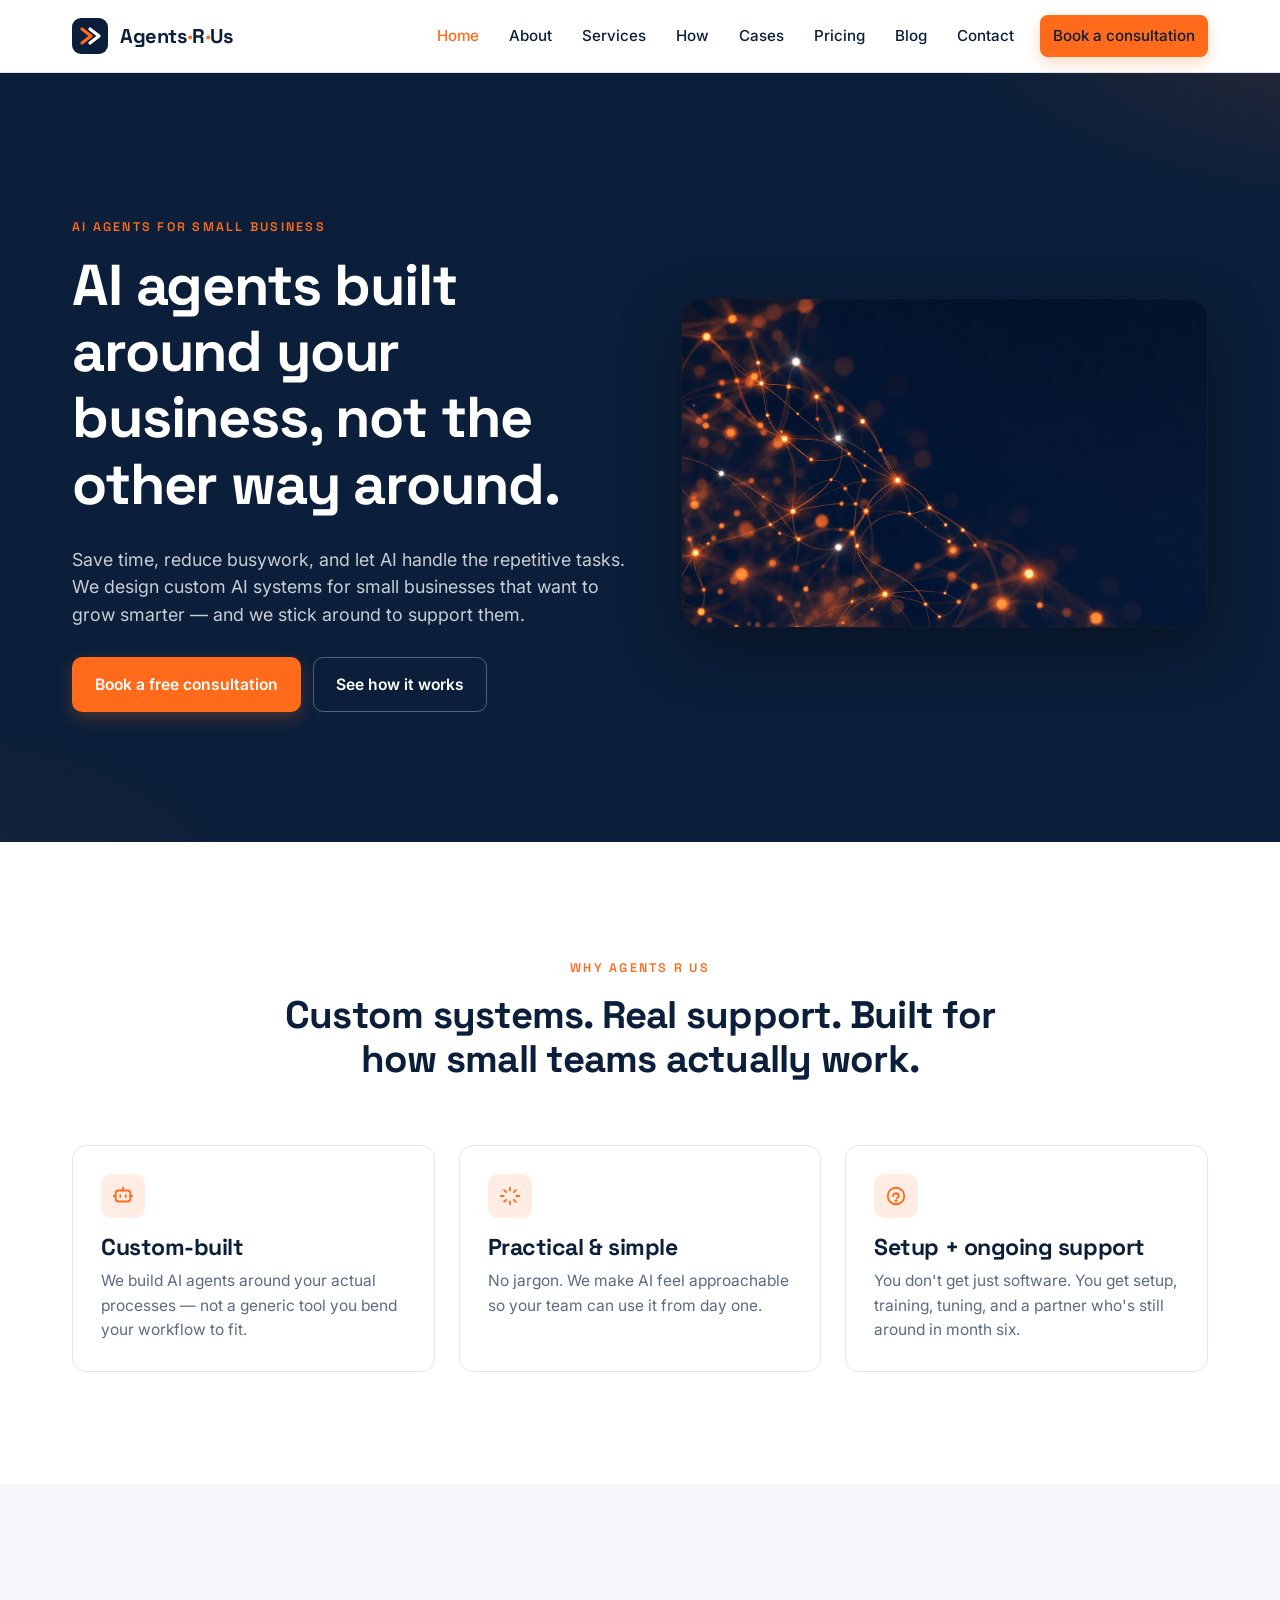
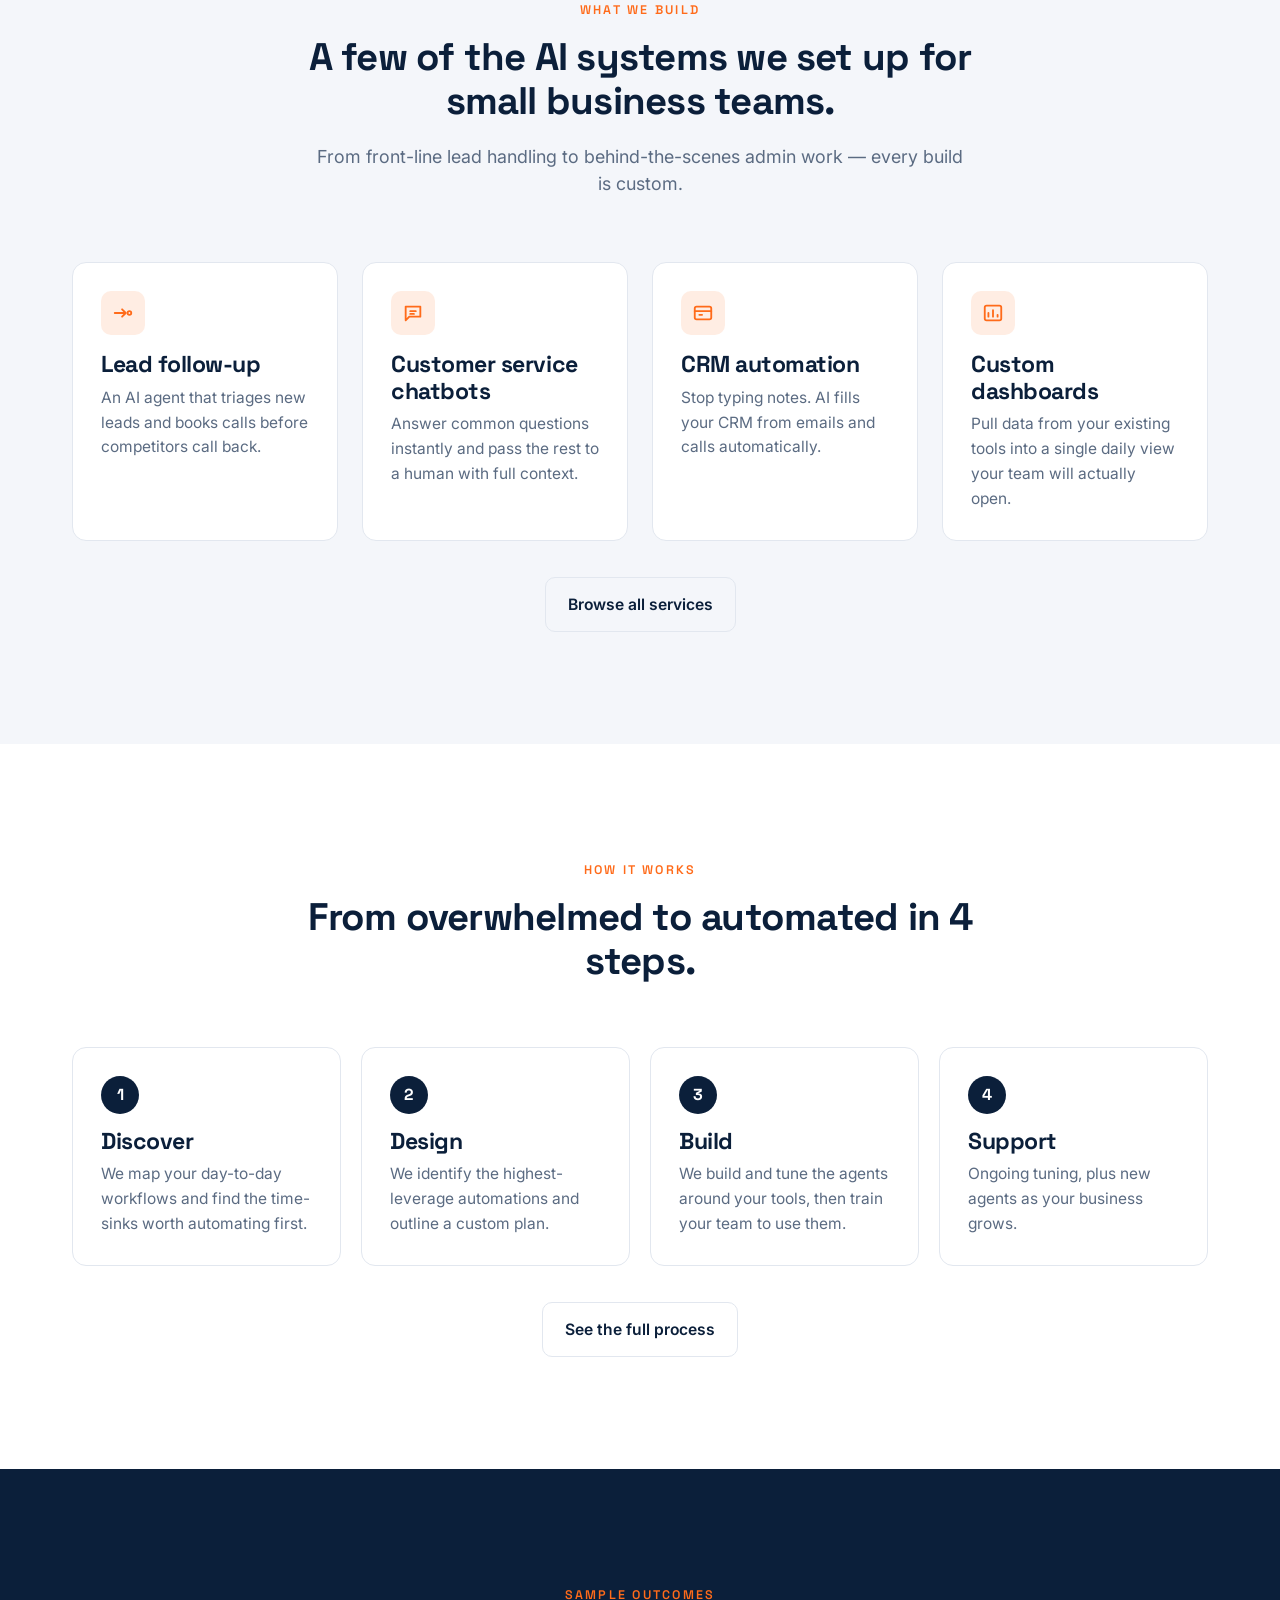
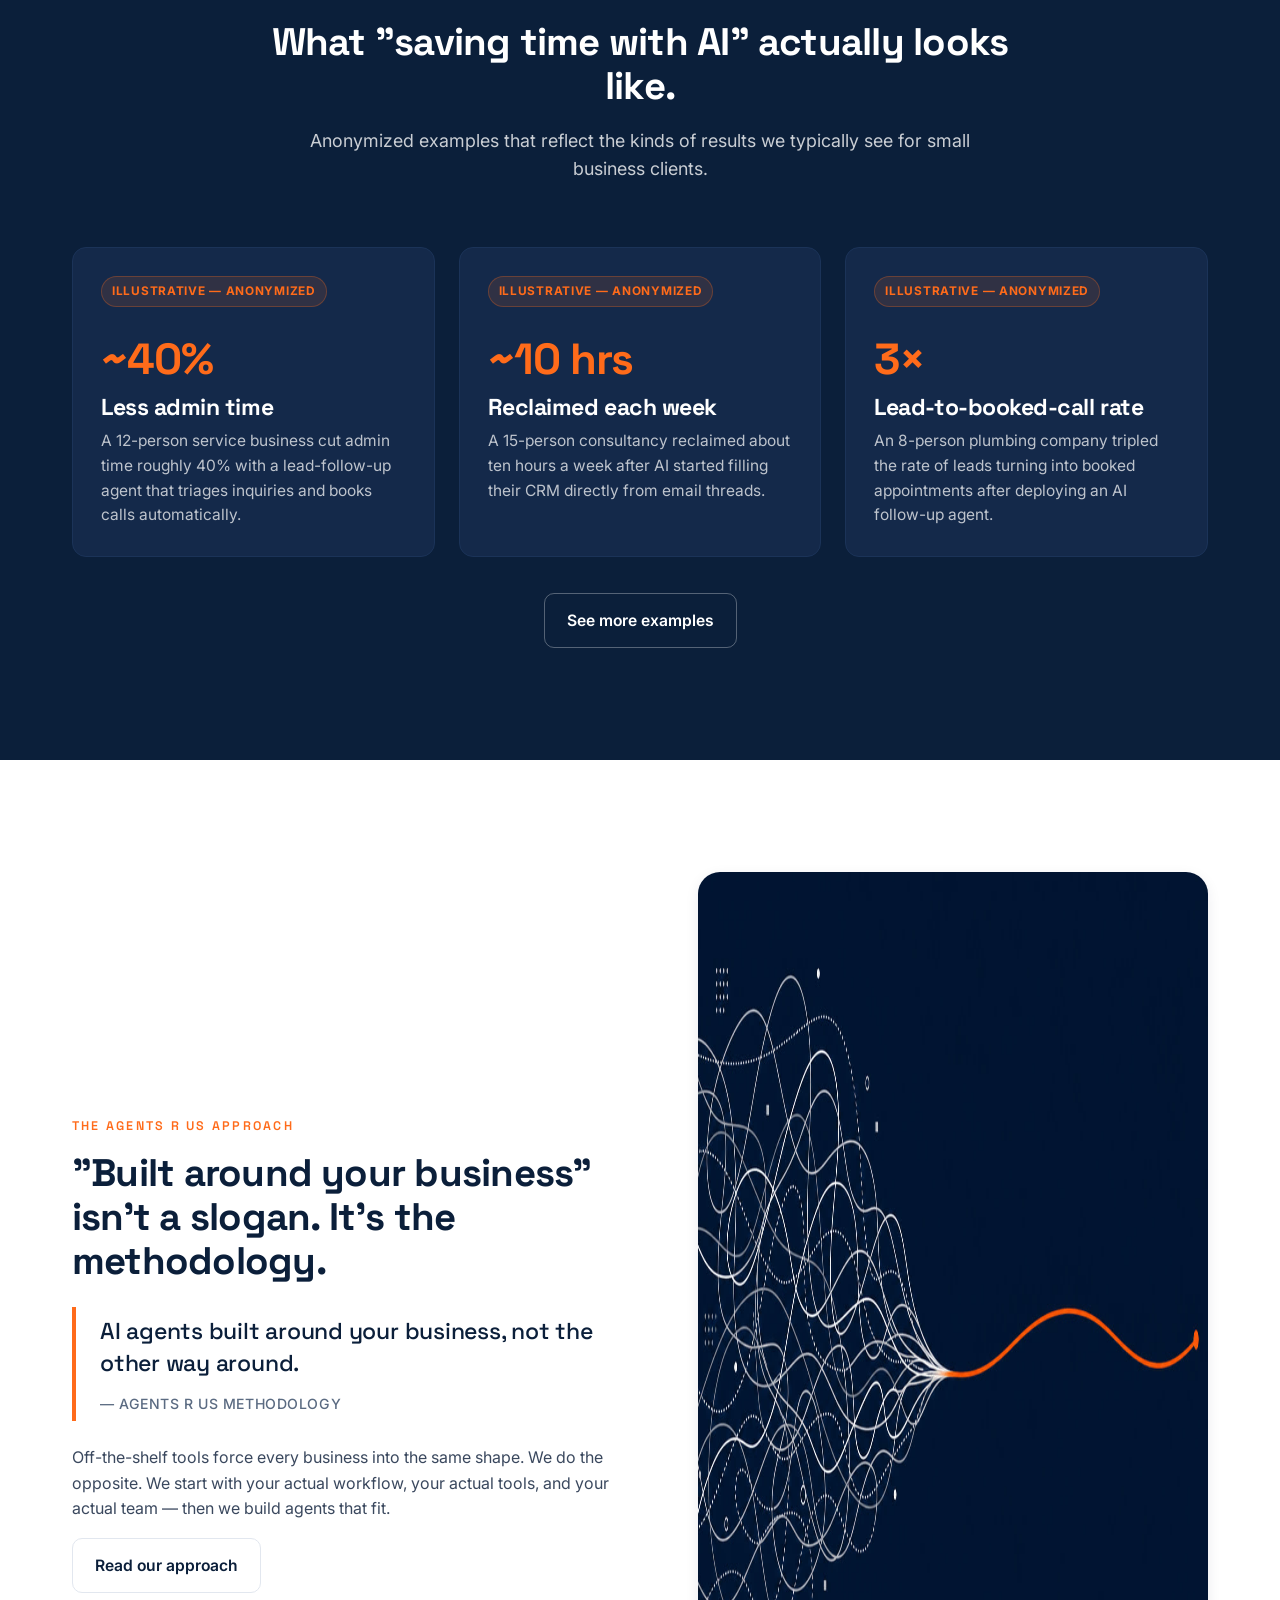
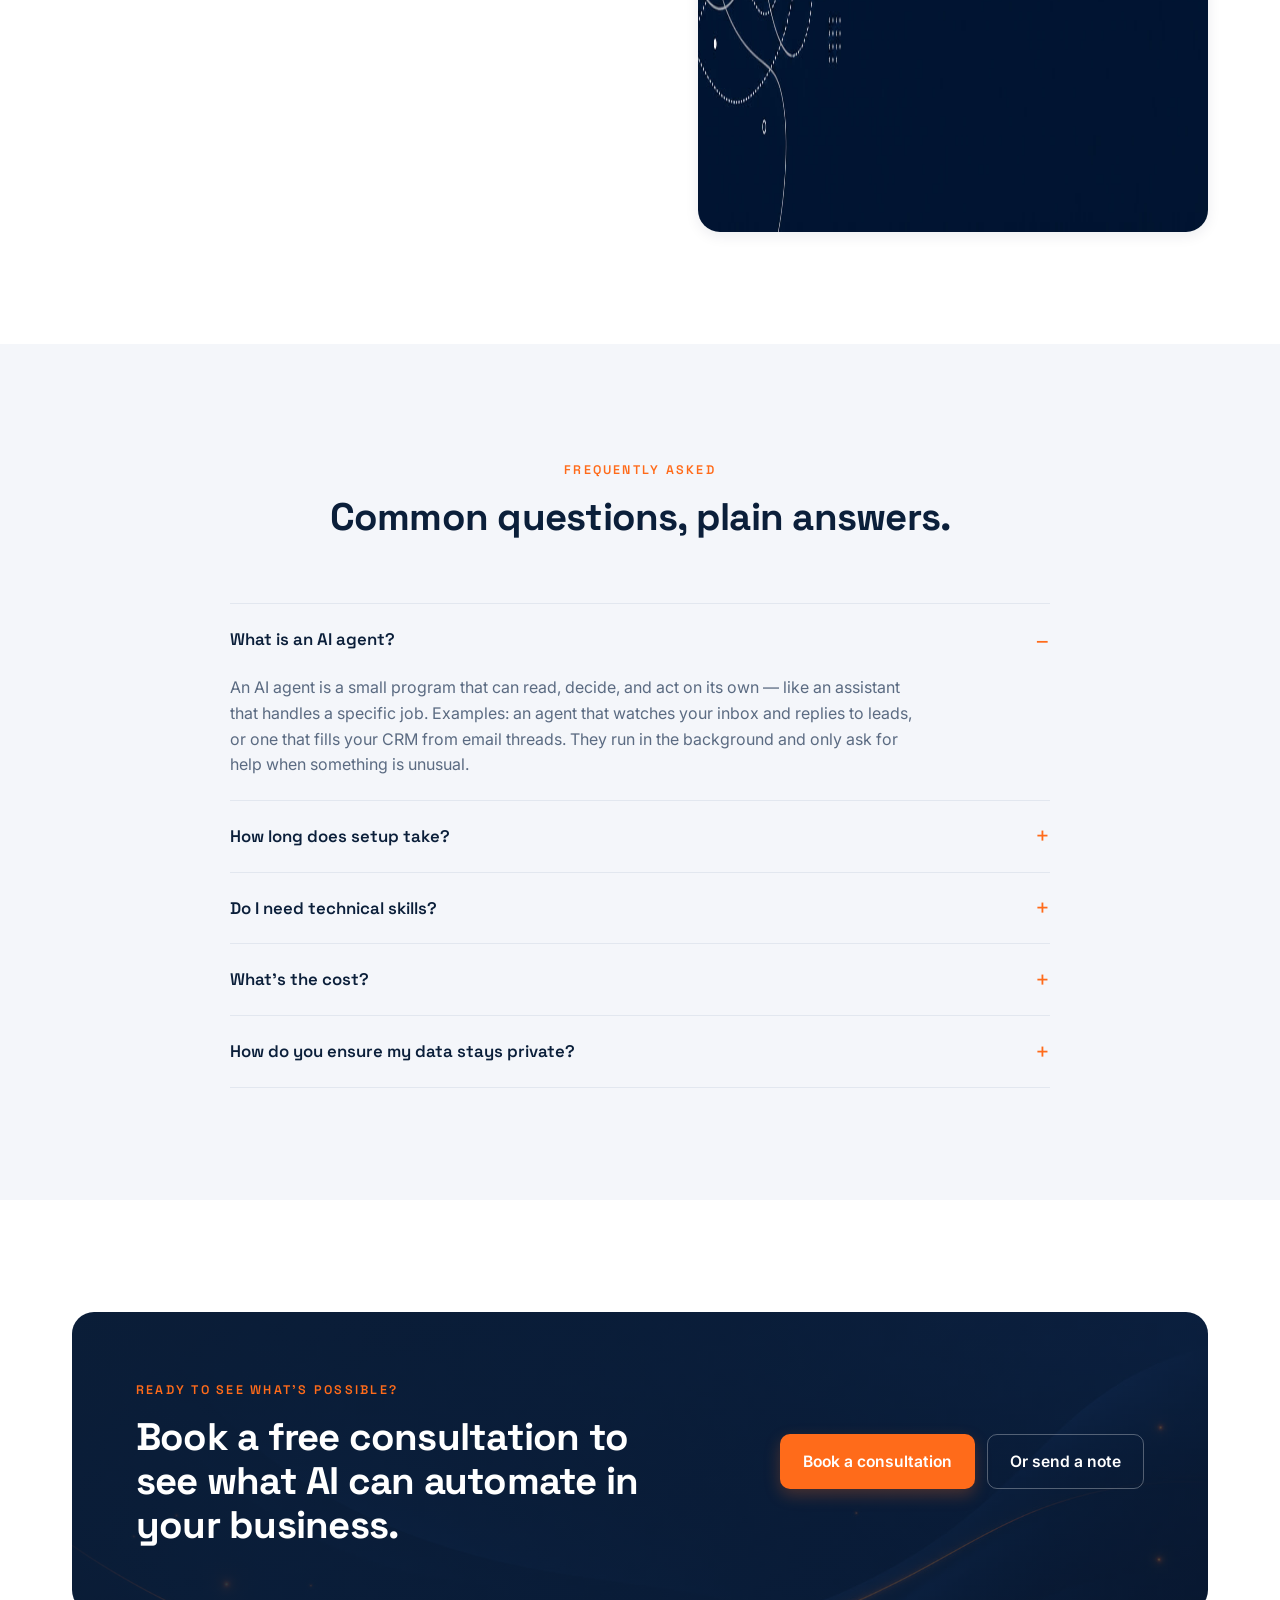
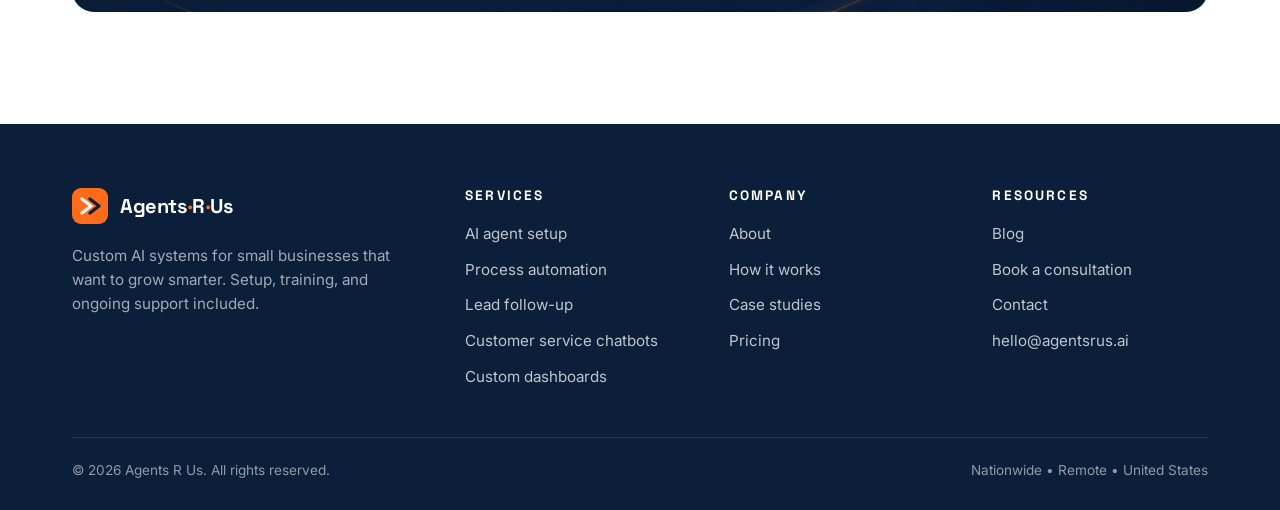
==== commit 0cbe7d98: "Polish: improved logo wordmark, fixed reveal animation, capped hero image heights" ====
--- a/index.html
+++ b/index.html
@@ -45,16 +45,11 @@
 <header class="site-header">
   <div class="container nav">
     <a class="brand" href="index.html" aria-label="Agents R Us — home">
-      <svg viewBox="0 0 280 60" role="img" aria-label="Agents R Us">
-  <g transform="translate(8, 14)">
-    <rect x="0" y="0" width="32" height="32" rx="8" fill="#0B1F3A"/>
-    <path d="M9 10 L17 16 L9 22" stroke="#FF6B1A" stroke-width="3" stroke-linecap="round" stroke-linejoin="round" fill="none"/>
-    <path d="M16 10 L24 16 L16 22" stroke="#FFFFFF" stroke-width="3" stroke-linecap="round" stroke-linejoin="round" fill="none"/>
-  </g>
-  <text x="52" y="38" font-family="'Space Grotesk', 'Inter', system-ui, sans-serif" font-size="22" font-weight="700" fill="#0B1F3A" letter-spacing="-0.5">
-    Agents<tspan fill="#FF6B1A">·</tspan>R<tspan fill="#FF6B1A">·</tspan>Us
-  </text>
-</svg>
+      <svg class="brand-mark" width="36" height="36" viewBox="0 0 36 36" aria-hidden="true">
+  <rect x="0" y="0" width="36" height="36" rx="9" fill="#0B1F3A"/>
+  <path d="M10 11 L19 18 L10 25" stroke="#FF6B1A" stroke-width="3.2" stroke-linecap="round" stroke-linejoin="round" fill="none"/>
+  <path d="M18 11 L27 18 L18 25" stroke="#FFFFFF" stroke-width="3.2" stroke-linecap="round" stroke-linejoin="round" fill="none"/>
+</svg><span class="brand-text">Agents<span class="brand-dot">·</span>R<span class="brand-dot">·</span>Us</span>
     </a>
     <button class="nav-toggle" data-nav-toggle aria-expanded="false" aria-controls="nav-links" aria-label="Toggle menu">
       <span></span>
@@ -258,16 +253,11 @@
   <div class="container">
     <div class="footer-grid">
       <div class="footer-brand">
-        <svg viewBox="0 0 280 60" role="img" aria-label="Agents R Us">
-  <g transform="translate(8, 14)">
-    <rect x="0" y="0" width="32" height="32" rx="8" fill="#FF6B1A"/>
-    <path d="M9 10 L17 16 L9 22" stroke="#FFFFFF" stroke-width="3" stroke-linecap="round" stroke-linejoin="round" fill="none"/>
-    <path d="M16 10 L24 16 L16 22" stroke="#0B1F3A" stroke-width="3" stroke-linecap="round" stroke-linejoin="round" fill="none"/>
-  </g>
-  <text x="52" y="38" font-family="'Space Grotesk', 'Inter', system-ui, sans-serif" font-size="22" font-weight="700" fill="#FFFFFF" letter-spacing="-0.5">
-    Agents<tspan fill="#FF6B1A">·</tspan>R<tspan fill="#FF6B1A">·</tspan>Us
-  </text>
-</svg>
+        <span class="brand"><svg class="brand-mark" width="36" height="36" viewBox="0 0 36 36" aria-hidden="true">
+  <rect x="0" y="0" width="36" height="36" rx="9" fill="#FF6B1A"/>
+  <path d="M10 11 L19 18 L10 25" stroke="#FFFFFF" stroke-width="3.2" stroke-linecap="round" stroke-linejoin="round" fill="none"/>
+  <path d="M18 11 L27 18 L18 25" stroke="#0B1F3A" stroke-width="3.2" stroke-linecap="round" stroke-linejoin="round" fill="none"/>
+</svg><span class="brand-text brand-text-light">Agents<span class="brand-dot">·</span>R<span class="brand-dot">·</span>Us</span></span>
         <p>Custom AI systems for small businesses that want to grow smarter. Setup, training, and ongoing support included.</p>
       </div>
       <div class="footer-col">
--- a/assets/css/styles.css
+++ b/assets/css/styles.css
@@ -109,8 +109,19 @@
   height: 72px;
   gap: 24px;
 }
-.brand { display: flex; align-items: center; }
-.brand svg { height: 36px; width: auto; }
+.brand { display: inline-flex; align-items: center; gap: 12px; text-decoration: none; }
+.brand .brand-mark { display: block; flex: none; }
+.brand-text {
+  font-family: var(--font-display);
+  font-weight: 700;
+  font-size: 1.25rem;
+  letter-spacing: -0.02em;
+  color: var(--navy);
+  white-space: nowrap;
+}
+.brand-text-light { color: var(--white); }
+.brand-dot { color: var(--orange); margin: 0 1px; }
+.footer-brand .brand { margin-bottom: 8px; }
 .nav-links {
   display: flex;
   align-items: center;
@@ -250,7 +261,7 @@
   box-shadow: 0 20px 60px rgba(0,0,0,0.4);
   background: #050d1f;
 }
-.hero-image img { width: 100%; height: 100%; object-fit: cover; aspect-ratio: 16/10; }
+.hero-image img { width: 100%; height: 100%; object-fit: cover; aspect-ratio: 16/10; max-height: 520px; }
 .hero-tight { padding: clamp(64px, 10vw, 110px) 0 clamp(48px, 8vw, 80px); }
 .hero-tight .hero-grid { grid-template-columns: 1fr; }
 .hero-tight h1 { max-width: 18ch; }
@@ -562,10 +573,12 @@
 }
 
 /* ---------- Reveal-on-scroll ---------- */
-.reveal { opacity: 0; transform: translateY(14px); transition: opacity 600ms ease, transform 600ms ease; }
-.reveal.is-visible { opacity: 1; transform: translateY(0); }
+/* Default: visible. JS adds .pre-reveal to off-screen elements to fade them in. */
+.reveal { opacity: 1; transform: translateY(0); transition: opacity 500ms ease, transform 500ms ease; }
+.reveal.pre-reveal { opacity: 0; transform: translateY(14px); }
+.reveal.pre-reveal.is-visible { opacity: 1; transform: translateY(0); }
 @media (prefers-reduced-motion: reduce) {
-  .reveal { opacity: 1; transform: none; transition: none; }
+  .reveal { opacity: 1 !important; transform: none !important; transition: none; }
   html { scroll-behavior: auto; }
 }
 
